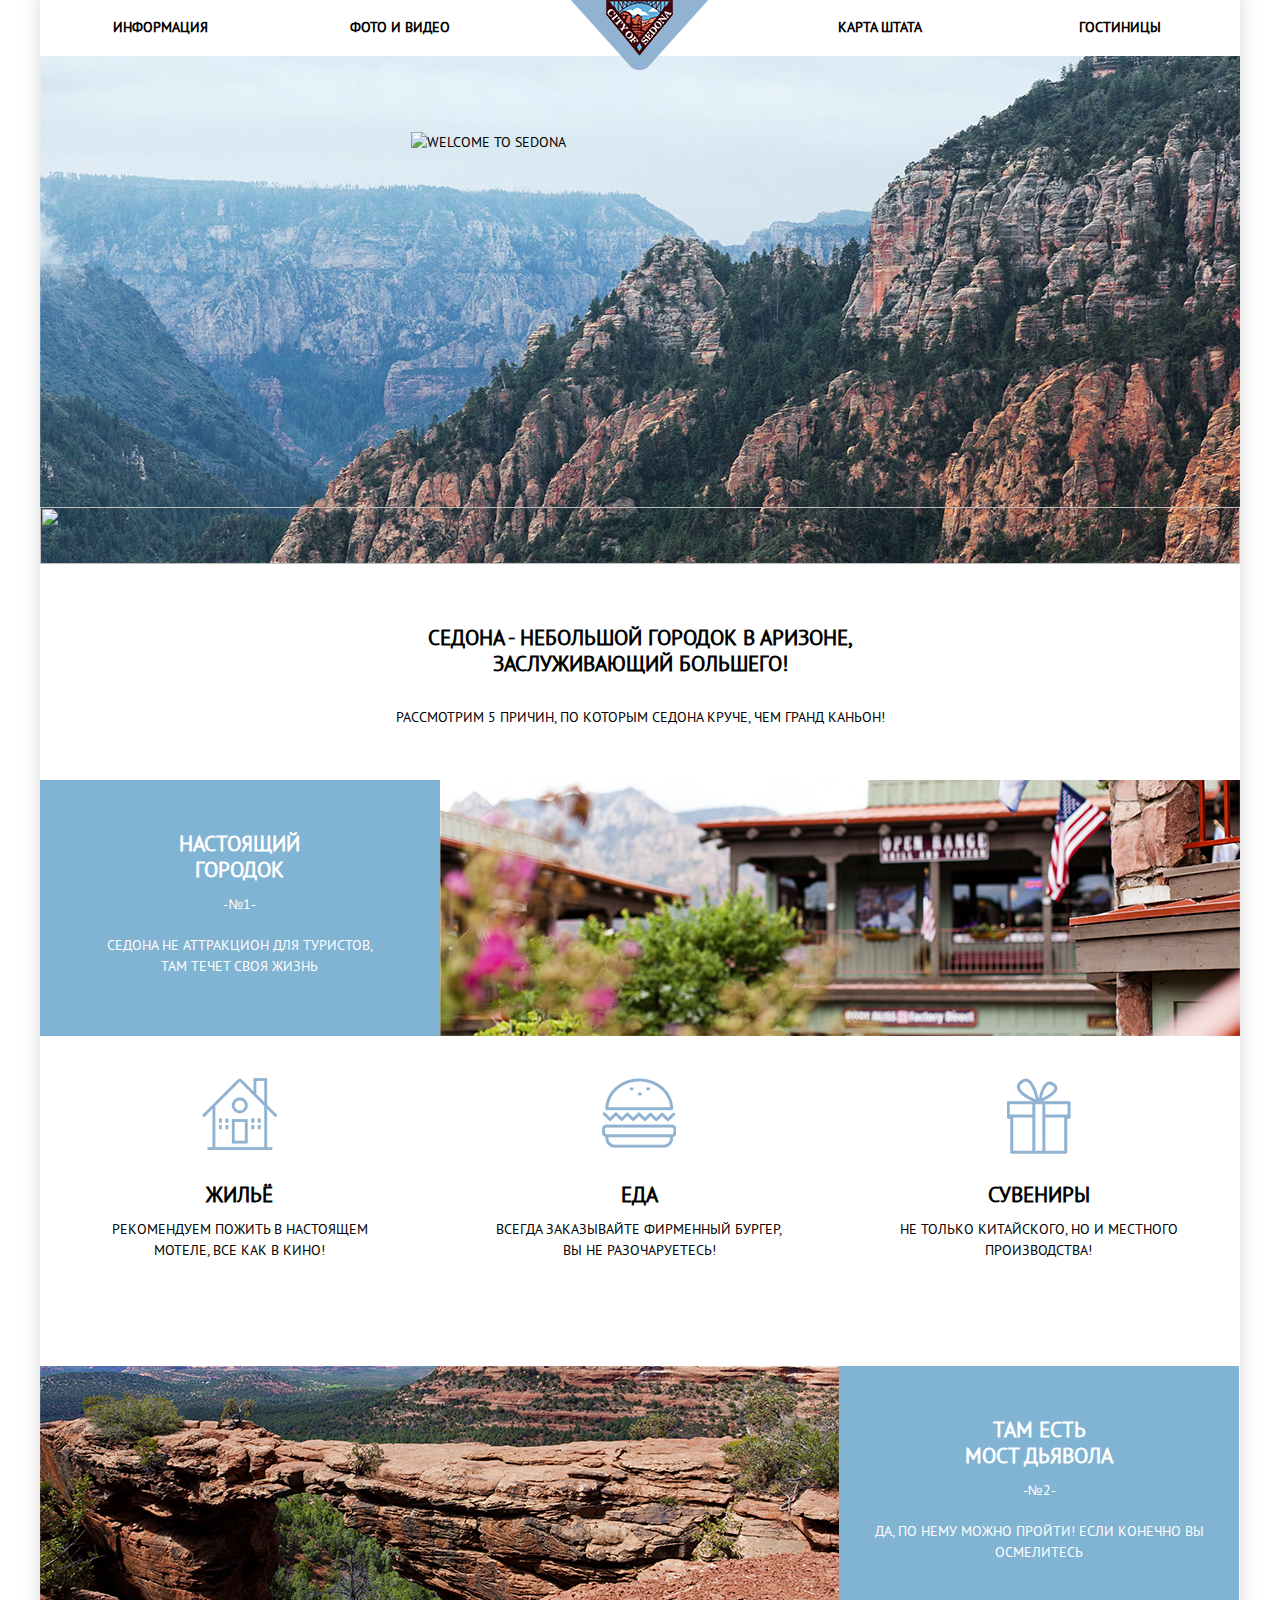
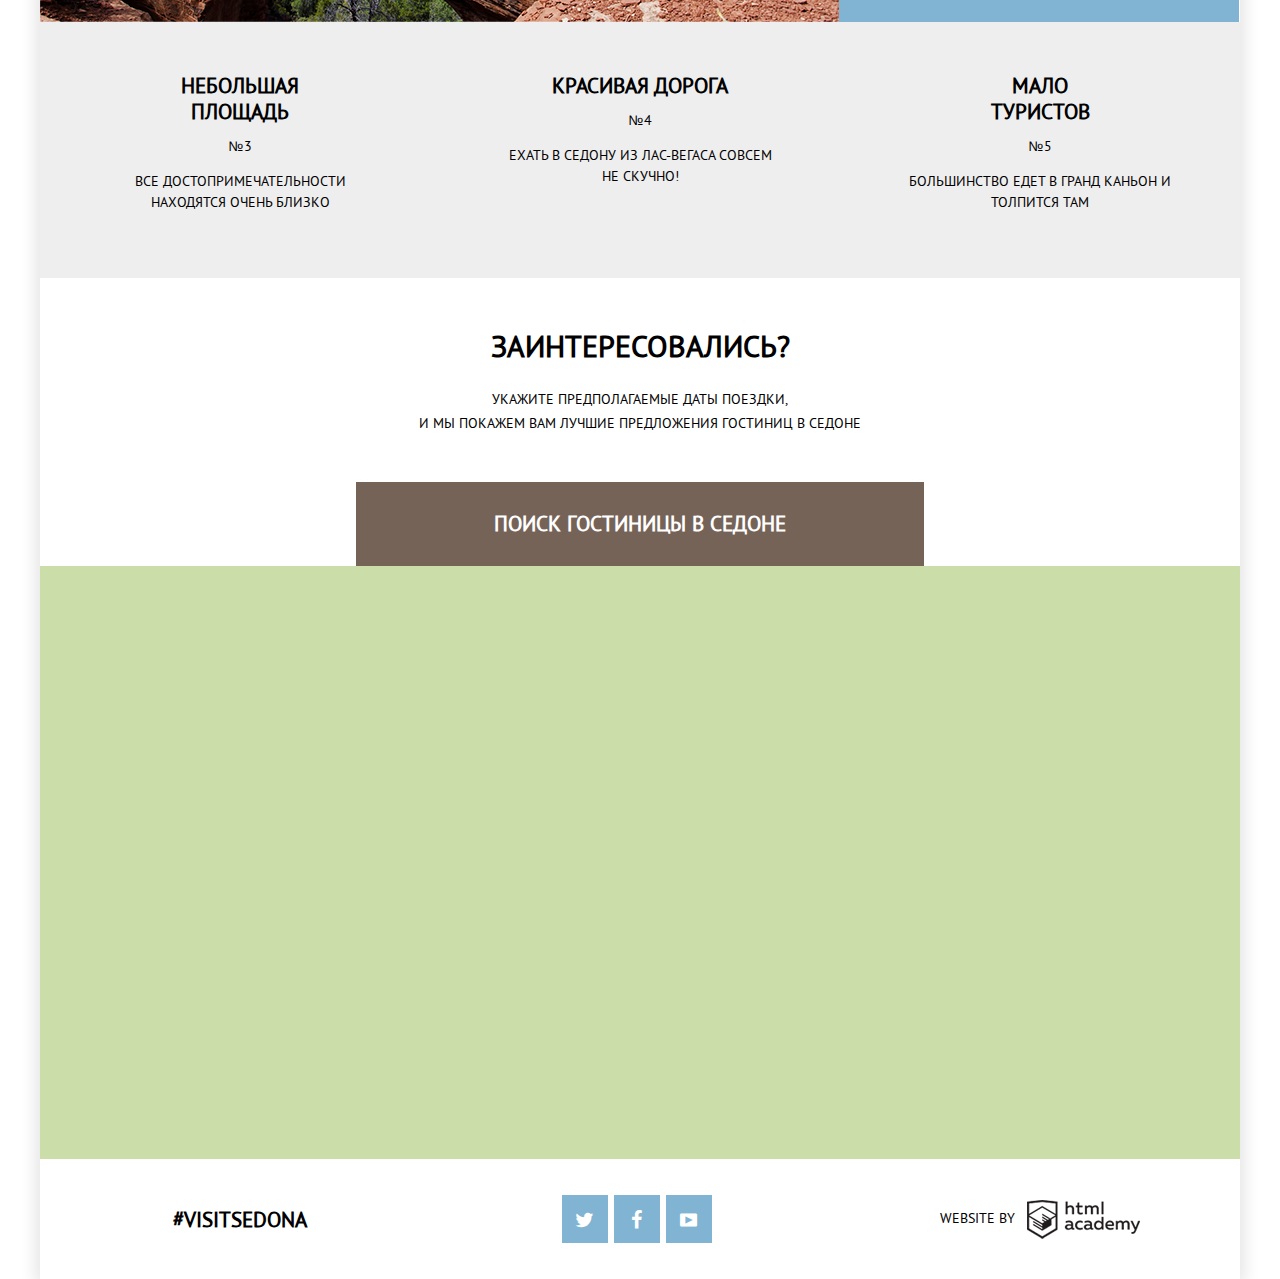
==== index.html @ a64052c8 "Add files via upload" ====
﻿<!DOCTYPE html>
<html lang="ru">
  <head>
    <meta charset="utf-8">
	<title>Sedona</title>
	<link rel="stylesheet" href="css/style.css">
	
  </head>
  <body>
    
	<div class="container">
	  <header class="header">
	    <nav>
          <figure class="logo">
            <a href="index.html">
              <img src="img/logo.png" alt="logo" width="138" height="70">
			</a>
		  </figure>	
		  <ul class="menu">
		    <li class="active"><a href="#" class "menu_link">Информация</a></li>
			<li class="menu_item"><a href="#" class "menu_link">Фото и видео</a></li>
			<li class="menu_item"><a href="#" class "menu_link">Карта штата</a></li>
			<li class="menu_item"><a href="hotel.html" >Гостиницы</a></li>
		  </ul>
		</nav> 
   	  </header>	
	  
	  <section class="welcome">
	    <img class="welcome-title" src="img/welcome.png" alt="Welcome to sedona" width="458" height="352">
		<img class="welcome-block-bottom" src="img/shape.png" width="1200" height="57">
	  </section>
	  
	  <section class="reasons">
	   
 	    <header class="reasons_header">
		  <h1 class="reasons_title">Седона - небольшой городок в аризоне,<br> заслуживающий большего!</h1>
		  <p class="reasons_desc">Рассмотрим 5 причин, по которым Седона круче, чем гранд каньон!</p>
		</header>  
		
		<!--1-->
		<div class="reasons_row">
		  <div class="reason_blue">
		    <h2 class="reason_title">Настоящий <br> городок</h2>
			<div class="reason_number">-№1-</div>
			<p class="reason_text">Седона не аттракцион для туристов,<br> там течет своя жизнь</p>
		  </div>

          <div class="reason-picture">
  		    <img src="img/pict.png" alt="nature" width="800" height="256">
		  </div>
		</div>
		 
		<!--2--> 
		<div class="reasons_row">
		  <div class="reason_next">
		    <div class="advantages_img">
			   <img src="img/home.png" alt="Жилье">
			</div>
			<h2 class="reason_title_advantages">Жильё</h2>
			<p class="reason_text">Рекомендуем пожить в настоящем мотеле, все как в кино!</p>
	      </div>
			
		  <div class="reason_next">
		    <div class="advantages_img">
			   <img src="img/burger.png" alt="Вкусная еда">
			</div>
		    <h2 class="reason_title_advantages">Еда</h2>
			<p class="reason_text">Всегда заказывайте фирменный бургер, вы не разочаруетесь!</p>
		  </div>
			
		  <div class="reason_next">
		    <div class="advantages_img">
			   <img src="img/gift.png" alt="Сувениры">
			</div>
			<h2 class="reason_title_advantages">Сувениры</h2>
			<p class="reason_text">Не только китайского, но и местного производства!</p>
		  </div>
		</div>
			
		<!--3-->
        <div class="reasons_row">
		  <div class="reason-picture">
		    <img src="img/pict2.png" alt="nature" width="800" height="256">
		  </div>
		  
		  <div class="reason reason_blue">
		    <h2 class="reason_title">Там есть <br> Мост дьявола</h2>
			<div class="reason_number">-№2-</div>
			<p class="reason_text">Да, по нему можно пройти! Если конечно вы осмелитесь</p>
		  </div>
		</div>
		
		<!--4-->
		<div class="reasons_row">
		  <div class="reason reason_gray">
			<h2 class="reason_title">Небольшая площадь</h2>
			<div class="reason_number">№3</div>
			<p class="reason_text">Все достопримечательности <br> находятся очень близко</p>
		  </div>
		  
		  <div class="reason reason_gray">
			<h2 class="reason_title">Красивая дорога</h2>
			<div class="reason_number">№4</div>
			<p class="reason_text">Ехать в Седону из лас-вегаса совсем<br> не скучно!</p>
		  </div>
		  
		  <div class="reason reason_gray">
			<h2 class="reason_title">Мало <br> туристов</h2>
			<div class="reason_number">№5</div>
			<p class="reason_text">Большинство едет в гранд каньон и <br> толпится там</p>
		  </div>
		</div>
	  </section>
	  
	  <!--form-->
      <div class="search">
				<h2 class="search-title">Заинтересовались?</h2>
				<p>Укажите предполагаемые даты поездки,<br>и мы покажем Вам лучшие предложения гостиниц в Седоне</p>
				<a href="#" class="search-btn">Поиск гостиницы в Седоне</a>
	  </div>
          <div class="map">
				<div class="map-canvas">
					<iframe src="https://www.google.com/maps/embed?pb=!1m18!1m12!1m3!1d591938.158762296!2d-111.94959381352574!3d34.95592605864562!2m3!1f0!2f0!3f0!3m2!1i1024!2i768!4f13.1!3m3!1m2!1s0x872da132f942b00d%3A0x5548c523fa6c8efd!2sSedona%2C+AZ%2C+USA!5e0!3m2!1sen!2sru!4v1446837046152" allowfullscreen></iframe>
				</div>

				<div class="form">
					<form class="form-booking-find" action="/echo" method="POST">

						<div class="input-line">
							<label for="ch1">Дата заезда: <i class="icon-calendar"></i></label>
							<input class="booking-calendar" name="checkin" type="text" placeholder="24 апреля 2014" id="ch1"/>
						</div>

						<div class="input-line">
							<label for="ch2">Дата выезда: <i class="icon-calendar"></i></label>
							<input class="booking-calendar" name="checkout" type="text" placeholder="4 июля 2014" id="ch2"/>
						</div>

						<div class="input-line">
							<div class="input-line-adults">
								<label for="ch3">Взрослые:</label>
								<div class="booking-calendar-minus-plus">
									<button class="btn-grey icon-minus" type="button"></button>
									<input class="booking-calendar-select" name="adults" type="text" value="2" id="ch3"/>
									<button class="btn-grey icon-plus" type="button"></button>
								</div>
							</div>

							<label for="ch4">Дети:</label>
							<div class="booking-calendar-minus-plus">
								<button class="btn-grey icon-minus" type="button"></button>
								<input class="booking-calendar-select" name="children" type="text" value="0" id="ch4"/>
								<button class="btn-grey icon-plus" type="button"></button>
							</div>
					    </div>

						<button class="form-btn-blue btn-blue" type="submit">Найти</button>
					</form>
				</div>

				
		  </div>
			
			
		<!-- Footer -->
      <footer>
        <div class="tag-item">
          <a href="#">#visitsedona</a>
        </div>
        <div class="social">
          <a href="#" class="social-btn tw"><span class="icon-twitter"></span></a>
          <a href="#" class="social-btn fb"><span class="icon-facebook"></span></a>
          <a href="https://youtube.com/" class="social-btn yt"><span class="icon-youtube"></span></a>
        </div>
        <div class="developer-item">
          <span>Website by</span>
		  <a href="https://htmlacademy.ru/"></a>
        </div>
      </footer>
    </div> 
	<!-- container closure -->

  <script src="js/search.js"></script>

  </body>
 </html>
---- css/style.css ----
/*html, body, div, span, object, iframe,
h1, h2, h3, h4, h5, h6, p, blockquote, pre,
abbr, address, cite, code,
del, dfn, em, img, ins, kbd, q, samp,
small, strong, sub, sup, var,
b, i,
dl, dt, dd, ol, ul, li,
fieldset, form, label, legend,
table, caption, tbody, tfoot, thead, tr, th, td,
article, aside, canvas, details, figcaption, figure,
footer, hgroup, menu, section, summary,
time, mark, audio, video, main, nav, header {
  margin:0;
  padding:0;
  border:0;
  outline:0;
  font-size:100%;
  vertical-align:baseline;
  background:transparent;
}
input:focus,
textarea:focus {
  outline: none;
}

article,aside,details,figcaption,figure,
footer,header,hgroup,menu,nav,section {
  display:block;
}
*/


@font-face {
  font-weight: normal;
  font-family: "symbols-sedona";
  font-style: normal;
  src: url("../fonts/symbols-sedona.woff") format("woff"),
       url("../fonts/symbols-sedona.woff2") format("woff2");
}


@font-face {
  font-weight: normal;
  font-family: "PT Sans";
  font-style: normal;
  src: url("../fonts/ptsans.woff") format("woff"),
       url("../fonts/ptsans.woff2") format("woff2"),
	   url("../fonts/ptsansbold.woff") format("woff"),
       url("../fonts/ptsansbold.woff2") format("woff2");
	   
}

 
.icon-facebook:before {
  content: "\66";
}

/* 'f' */

.icon-twitter:before {
  content: "\74";
}

/* 't' */

.icon-up-dir:before {
  content: "\25b2";
}

/* '▲' */

.icon-down-dir:before {
  content: "\25bc";
}

/* '▼' */

.icon-star:before {
  content: "\2605";
}

/* '★' */

.icon-check-off:before {
  content: "\2610";
}

/* '☐' */

.icon-check-on:before {
  content: "\2611";
}

/* '☑' */

.icon-calendar:before {
  content: "\e800";
}

/* '' */

.icon-plus:before {
  content: "\e801";
}

/* '' */

.icon-minus:before {
  content: "\e802";
}

/* '' */

.icon-youtube:before {
  content: "\f39e";
}

/* '' */


html {
 font-size: 100%;
  font-family: sans-serif; /* 1 */
  -ms-text-size-adjust: 100%; /* 2 */
  -webkit-text-size-adjust: 100%; /* 2 */
}


body {
  text-transform: uppercase;
  color: #000000;
  font-family: "PT Sans", "Arial", sans-serif;
  font-size: 14px;
  font-weight: normal;
  line-height: 21px;
  margin:0;
}

.container {
    position: relative;
    width: 1200px;
    margin-right: auto;
    margin-left: auto;
    box-shadow: 0px 0px 15px 5px rgba(0, 1, 1, 0.1);

}


/* HEADER */
header {
    position:relative;
	margin:0;
}

header ul {
    display:flex;
    margin:0;
    padding-top: 13px;
    padding-bottom: 17px;
    line-height: 26px;
}
ul{
	padding:0;
	list-style:none;
	
}
/*.menu{
	padding:0;
	font-size:0;
}


.menu li:nth-child(1){
	padding-left:72px;
}
.menu li{
	box-sizing: border-box;
	width:240px;
	list-style:none;
}
*/

.menu {
  padding: 0;
  font-size: 0;
}

.menu li {
  display: inline-block;
  vertical-align: top;
  padding-top: 14px;
  padding-bottom: 16px;
  width: 20%;
}
.menu li:nth-child(2) {
    margin-right: 240px;
    text-align: center;
}

.menu li a:link,
.menu li a:visited,
.menu li a:hover,
.menu li a:active {
  display: block;
  text-align: center;
  font-size: 14px;
  line-height: 26px;
  font-weight: bold;
  color: #000;
  text-decoration: none;
  outline: none;
}

.menu li a:hover { color: #a8c9df; }
.menu .active a:active { color: rgba(96,78,67,0.3); }


.logo {
  position: absolute;
  width: 100%;
  left: 50%;
  top: 0;
  margin:0;
  margin-left: -69px;
  margin-right: auto;
  width: 138px;
  height: 70px;
}
/* WELCOME */

.welcome{
	display:flex;
	background-image: url(../img/background_photo.jpg);
	background-position-x: 50%;
    background-position-y: -60px;
    /* background-size: initial;
    background-repeat-x: no-repeat;
    background-repeat-y: no-repeat;
    background-attachment: initial;
    background-origin: initial;
    background-clip: initial;  ??? */ 
    flex-direction: column;
	align-items: center; 
	}

.welcome-title {
    margin-top: 76px;
    margin-bottom: 23px;
    width: 458px;
}


h1 {
    color: #000000;
    font-family: "PT Sans", sans-serif;
    font-size: 21px;
    font-weight: bold;
    line-height: 26px;
}
.reasons_header{
    width: 1200px;
    padding: 50px 0;
	text-align:center;

}
.reasons_header h1 {
	margin-top: 11px;
    margin-bottom: 27px;
}
.reasons_desc {
    line-height: 26px;
    margin-bottom: 0px;
}

/* REASONS */

.reason_blue{
   color: #ffffff;
   background-color: #81b3d2;
   text-align:center;
   float:left;
   width: 33.33333%;
	height: 256px;
   
}
.reason-picture{
	float: right;
	width: 66.6%;
 	height: 256px;
}
.reason_title{
	width: 200px;
    font-size: 21px;
    line-height: 26px;
    margin: 0 auto;
    margin-top: 2.45em;
    margin-bottom: 0.5em;
}
.reasons_row {
    content: "";
    display: flex;
    clear: both;
	font-size:100%;
}

.reason_blue p{
    margin-bottom: 0;
	margin-top: 20px;
}

.reason_next {
    box-sizing: border-box;
    width: 33.3%;
    min-height: 330px;
    padding: 0 4%;
	float:left;
	text-align: center;
	
}

.advantages_img {
    display: inline-block;
    width: 100px;
    min-height: 100px;
    margin-top: 42px;
    margin-bottom: 6px;
}

.reason_title_advantages {
    color: #000000;
    font-size: 21px;
    font-weight: bolder;
    margin-top: 0px;
    margin-bottom: 10px;
}

.reason_gray {
	background-color:#eeeeee;
	width: 400px;
	min-height: 256px;
    text-align: center;
}

/* Form */
.search {
  width: 568px;
  margin: 0 auto;
  line-height: 24px;
  text-align: center;
  background-color: white;
}

.search h2 {
  margin: 0;
  margin-top: 56px;
  margin-bottom: 29px;
  padding: 0;
  font-weight: bold;
  font-size: 30px;
  line-height: 24px;
  color: #000000;
}

.search a {
  display: block;
  width: 568px;
  margin-top: 47px;
  margin-right: auto;
  margin-left: auto;
  padding-top: 30px;
  padding-bottom: 30px;
  font-weight: bold;
  font-size: 21px;
  color: white;
  text-decoration: none;
  background-color: #766357;
}

.search a:hover {
  background-color: #604e43;
}

.search a:active {
  color: rgba(0, 0, 0, 0.3);
  background-color: #503e33;
}
.map {
  position: relative;
  height: 593px;
}

.map-canvas {
  height: 593px;
  background: #cbdda9 url("../img/map.jpg") no-repeat;
  background-size: cover;
  background-position: center 0px;
}

.map-canvas iframe {
  width: 100%;
  height: 593px;
  border: 0;
  background-size: cover;
  background-position: center 0px;
}

.form {
  position: absolute;
  top: 0;
  left: 50%;
  display: none;
  width: 458px;
  padding: 55px;
  font-weight: bold;
  font-size: 14px;
  text-align: right;
  color: black;
  background: white;
  box-shadow: 0px 0px 15px 7px rgba(0, 1, 1, 0.15);
  -webkit-transform: translateX(-50%);
      -ms-transform: translateX(-50%);
          transform: translateX(-50%);
}

.form-show {
  display: block;
  -webkit-animation: form_opacity 0.6s;
  animation: form_opacity 0.6s;
}

@keyframes form_opacity {
  0% {
    opacity: 0;
  }
  100% {
    opacity: 1;
  }
}

@keyframes shake {
  0%, 100% {
    transform: translateX(0);
  }
  10%, 30%, 50%, 70%, 90% {
    transform: translateX(-10px);
  }
  20%, 40%, 60%, 80% {
    transform: translateX(10px);
  }
}

input.booking-calendar[type="text"] {
  width: 281px;
  margin-bottom: 20px;
  margin-left: 20px;
  padding: 4px 15px;
  padding-right: 40px;
  font-weight: bold;
  font-size: 14px;
  line-height: 26px;
  font-family: "PT Sans", "Arial", sans-serif;
  color: black;
  text-transform: uppercase;
  background: #f2f2f2;
  border: 2px solid #f2f2f2;
  outline: none;
}

.icon-calendar {
  position: absolute;
  left: 480px;
  margin: 0;
  margin-top: 5px;
  padding: 0;
  font-size: 20px;
  color: #c2c2c2;
}

.icon-calendar:hover {
  color: black;
}

.icon-calendar:active {
  color: #81b3d2;
}

.input-line {
  margin-bottom: 10px;
}

.booking-calendar-minus-plus {
  display: inline-block;
  margin-left: 27px;
  vertical-align: middle;
  background: #f2f2f2;
}

.input-line-adults {
  display: inline-block;
  padding-right: 38px;
}

.input-line-adults .booking-calendar-minus-plus {
  margin-left: 39px;
}

.form .btn-grey {
  width: 38px;
  height: 38px;
  font-weight: normal;
  font-size: 14px;
  vertical-align: middle;
  text-align: center;
  color: #a9a9a9;
  background: #f2f2f2;
  border: none;
  outline: none;
  cursor: pointer;
}

.form .btn-grey:hover {
  color: black;
}

.form .btn-grey:active {
  color: #81b3d2;
}

input.booking-calendar-select[type="text"] {
  width: 26px;
  padding: 5px 1px;
  font-weight: bold;
  font-size: 14px;
  line-height: 26px;
  font-family: "PT Sans", "Arial", sans-serif;
  vertical-align: middle;
  text-align: center;
  color: black;
  text-transform: uppercase;
  background: #f2f2f2;
  border: 2px solid #f2f2f2;
  outline: none;
}

input.booking-calendar:focus, input.booking-calendar-select:focus,
input.booking-calendar:focus:hover, input.booking-calendar-select:focus:hover {
  background: white;
  border: 2px solid #e5e5e5;
}

input.booking-calendar:hover,
input.booking-calendar-select:hover {
  background: #ebebeb;
  border: 2px solid #ebebeb;
}

.form-btn-blue {
  display: block;
  margin-top: 54px;
  padding: 15px 196px;
  font-weight: bold;
  font-size: 21px;
  text-align: center;
  text-transform: uppercase;
  border: none;
  outline: none;
  cursor: pointer;
 }
 
 .btn-blue {
  color: white;
  background-color: #81b3d2;
}

.btn-blue:hover {
  color: white;
  background-color: #669ec0;
}

.btn-blue:active {
  color: rgba(255, 255, 255, 0.3);
  background-color: #5496bd;
}

/* обрыв */

/* hotel */
.selection-block {
    box-sizing: border-box;
    min-height: 215px;
    color: #ffffff;
    background: #5d7284;
    background-repeat: no-repeat;
    background-position: center;
	background-image: url(../img/back.png);
	background-size:cover;
	display: flex;
    width: 1200px;
	text-align:left;
}

.selection-form {
    display: -webkit-box;
    display: -webkit-flex;
    display: -ms-flexbox;
    display: flex;
    padding: 0 72px;
    padding-top: 26px;
    padding-bottom: 7px;
    width: 1056px;
}
.selection-form input[type="checkbox"] {
    display: none;
}
.selection-form input[type="checkbox"] + label {
    display: block;
    padding-left: 40px;
    position: relative;
    cursor: pointer;
}
.selection-form input[type="checkbox"] + label::before {
    content: "\2610";
    position: absolute;
    top: 0;
    left: 0;
    width: 10px;
    height: 10px;
    font-family: "symbols-sedona";
    font-size: 26px;
}
.selection-form input[type="checkbox"]:disabled + label::before {
    color: #6a6a6a;
}
.selection-form input[type="checkbox"]:checked + label::before {
    content: "\2611";
}
.selection-form input[type="checkbox"]:checked:disabled + label::before {
    color: #6a6a6a;
}
.infrasrtrucure-item {
    width: 256px;
}
.infrasrtrucure-item h2,
.housetype-item h2 {
    font-size: 16px;
    font-weight: bold;
    margin-top: 0px;
    margin-bottom: 25px;
}
.infrasrtrucure-item label,
.housetype-item label {
    line-height: 21px;
    font-size: 14px;
    font-weight: normal;
    margin-bottom: 25px;
}
.housetype-item {
    width: 274px;
}
.cost-filter {
    position: relative;
    box-sizing: border-box;
    width: 528px;
    padding-left: 200px;
}
.cost-filter-title {
    margin-bottom: 11px;
    font-size: 16px;
    font-weight: bold;
}
.cost-control {
    position: relative;
    margin-bottom: 20px;
    margin-left: 10px;
    border: 2px solid #ffffff;
    border-radius: 2px;
    height: 32px;
}
.cost-control::after {
    position: absolute;
    top: 5px;
    left: 50%;
    height: 22px;
    content: "";
    border: 1px solid #ffffff;
}
.cost-control label {
    display: inline-block;
    vertical-align: middle;
    height: 34px;
    width: 90px;
    cursor: pointer;
}
.cost-control .cost-from {
    padding-left: 64px;
}
.cost-control .cost-to {
    padding-left: 57px;
}
.cost-control input {
    width: 50px;
    color: inherit;
    font: inherit;
    border: none;
    background: none;
    line-height: 32px;
}
.cost-range {
    position: relative;
}
.cost-range .scale {
    height: 2px;
    margin-left: 10px;
    background: rgba(255, 255, 255, 0.3);
}
.cost-range .bar {
    width: 80%;
    height: 2px;
    background: #ffffff;
}
.range-toggle {
    position: absolute;
    top: -9px;
    left: 10px;
    width: 4px;
    height: 4px;
    cursor: pointer;
    border: 8px solid #ffffff;
    border-radius: 50%;
    background: #ababab;
    box-shadow: 0 2px 1px 0 rgba(0, 1, 1, 0.2);
}
.range-toggle:hover {
    background: #1c4f80;
}
.range-toggle-max {
    left: 80%;
}
.selection-form button {
    position: absolute;
    right: 95px;
    bottom: 26px;
    padding: 6px 35px;
    text-transform: uppercase;
    color: #ffffff;
    border: 2px solid #ffffff;
    background: none;
    font-size: 14px;
    line-height: 20px;
}
.selection-form button:hover {
    background: #ffffff;
    color: #000000;
}

.sorting-block{
	padding: 29px 6%;
    border-bottom: 2px solid #e5e5e5;
}
.sorting-sum{
    width: 135px;
    font-weight: 700;
    font-size: 21px;
    float: left;
    margin-right: 32px;
}
.sorting-range{
	float: left;
    margin-right: 32px;
}

.sorting-block:after {
	content: "";
    display: table;
    clear: both;
}

.sorting-range ul{
	margin: 0;
    padding: 8px 0 0;
    list-style: none;
    font-size: 0;
}
.sorting-range li{
	display: inline-block;
    margin-right: 32px;
    font-size: 12px;
    vertical-align: top;
}
.sorting-range a {
    padding-right: 1px;
    padding-left: 1px;
    color: rgba(0,0,0,.3);
    text-decoration: none;
    border-bottom: 1px dashed #81b3d2;
}
.search-active a:hover,
.sorting-range a:hover{
	color: #81b3d2;
    border-bottom: 1px dashed #81b3d2;	
}
.sorting-range a:active{
    color: black;
    border-bottom: none;
}

.search-active a{
    color: #81b3d2;
    border-bottom: none;
}

.search-arrow{
	position: relative;
    top: 3px;
    margin-right: -8px;
    font-size: 0;
    text-align: right;
	float:right;
}
.icon-up-dir{
	color: #ccc;
    text-decoration: none;
	font-size: 20px;
}
.icon-up-dir:hover{
	color:black;
}
.icon-down-dir-active{
	color: #81b3d2;
    text-decoration: none;
	font-size: 20px;
}    

[class^="icon-"]:before, [class*=" icon-"]:before {
    display: inline-block;
    width: 1em;
    margin-right: .2em;
    margin-left: .2em;
    font-weight: 400;
    line-height: 1em;
    font-family: "symbols-sedona";
    text-align: center;
    text-transform: none;
    text-decoration: inherit;
    font-style: normal;
    font-variant: normal;
    speak: none;
}


.results-block {
    background: #fefefe;
    -webkit-box-orient: vertical;
    -webkit-box-direction: normal;
    -webkit-flex-direction: column;
    -ms-flex-direction: column;
    flex-direction: column;
}
.result-item {
    display: -webkit-box;
    display: -webkit-flex;
    display: -ms-flexbox;
    display: flex;
    padding: 25px 72px;
    border-bottom: 1px solid #e5e5e5;
    -webkit-box-align: center;
    -webkit-align-items: center;
    -ms-flex-align: center;
    align-items: center;
}
.result-image {
    width: 165px;
    height: 90px;
}
.result-description {

    display: flex;
    width: 781px;
    min-height: 100px;
    flex-wrap: wrap;
    align-content: flex-start;
}
.result-description-header {
    min-width: 750px;
    margin-top: 0px;
    margin-bottom: 5px;
	text-align:left;
}
.result-description-header a {
    font-size: 21px;
    font-weight: bold;
}
.result-description-header a:hover {
    color: #81b3d2;
}
.result-description-header a:active {
    color: #b2b2b2;
}
.result-description a {
    text-decoration: none;
    color: #000000;
}
.details-item a {
    display: block;
    margin-top: 16px;
    padding: 3px 17px;
    color: #ffffff;
    background-color: #81b3d2;
    font-size: 14px;
    font-weight: bold;

}
.details-item a:hover {
    background-color: #669ec0;
}
.details-item a:active {
    background-color: #5496bd;
    color: #88b6d1;
}
.reserve-item a {
    display: block;
    margin-top: 16px;
    padding: 3px 17px;
    color: #ffffff;
    background-color: #766357;
    font-size: 14px;
    font-weight: bold;
}
.reserve-item a:hover {
    background-color: #604e43;
}
.reserve-item a:active {
    background-color: #503e33;
    color: #857871;
}
.details-item {
    margin-right: 6px;
	text-align:left;
}
.rating-item {
    
    display: flex;
    flex-direction: column;
    height: 97px;
    width: 110px;
    text-align: right;
    justify-content: space-between;
}
.rating-item .rating-stars {
    color: #81b3d2;
    font-size: 19px;
    line-height: 21px;
}
.rating-stars .icon-star::before {
    margin-right: 0;
}
.rating-item .rating-sum {
    padding-top: 5px;
    padding-bottom: 5px;
    color: #666666;
    background-color: #f2f2f2;
    text-align: center;
}



/* Футер */
footer {
    padding: 36px 0;
    font-size: 0;
   }
   
   
.footer-index {
    position: absolute;
    z-index: 2;
    bottom: 0;
    background: rgba(255, 255, 255, 0.9);
}

.tag-item, .social{
	display: inline-block;
	width:33.3333%;
	text-align: center;
}

.tag-item a {
    font-size: 21px;
    font-weight: bold;
    text-decoration: none;
    color: #000000;
	vertical-align: middle;
}

.social a {
    content: "";
	width:42px;
	height:18px;
    background: #81b3d2;
    text-decoration: none;
    font-size: 20px;
    line-height: 20px;
    color: #ffffff;
    padding: 15px 2px;
    margin-right: 6px;
	display:inline-block;
	vertical-align: middle;
}


.social a:hover {
    background: #669ec0;
}
.social a:active {
    background: #5496bd;
    color: #88b6d1;
}
.developer-item, .developer-item a {
    display: inline-block;
    font-size: 14px;
    vertical-align: middle;
    text-align: center;
}
.developer-item {
	width: 33.3333333%;
    color: #000;
    text-decoration: none;
}
	

.developer-item a {
    width: 113px;
    height: 39px;
    margin-left: 8px;
    background: url(../img/logotype.png) no-repeat;
}
.developer-item a:hover {
	background: url("../img/logotype1.png") no-repeat;

}
.developer-item a:active {
  background: url("../img/logotype.png") no-repeat;
  opacity: 0.3;
}
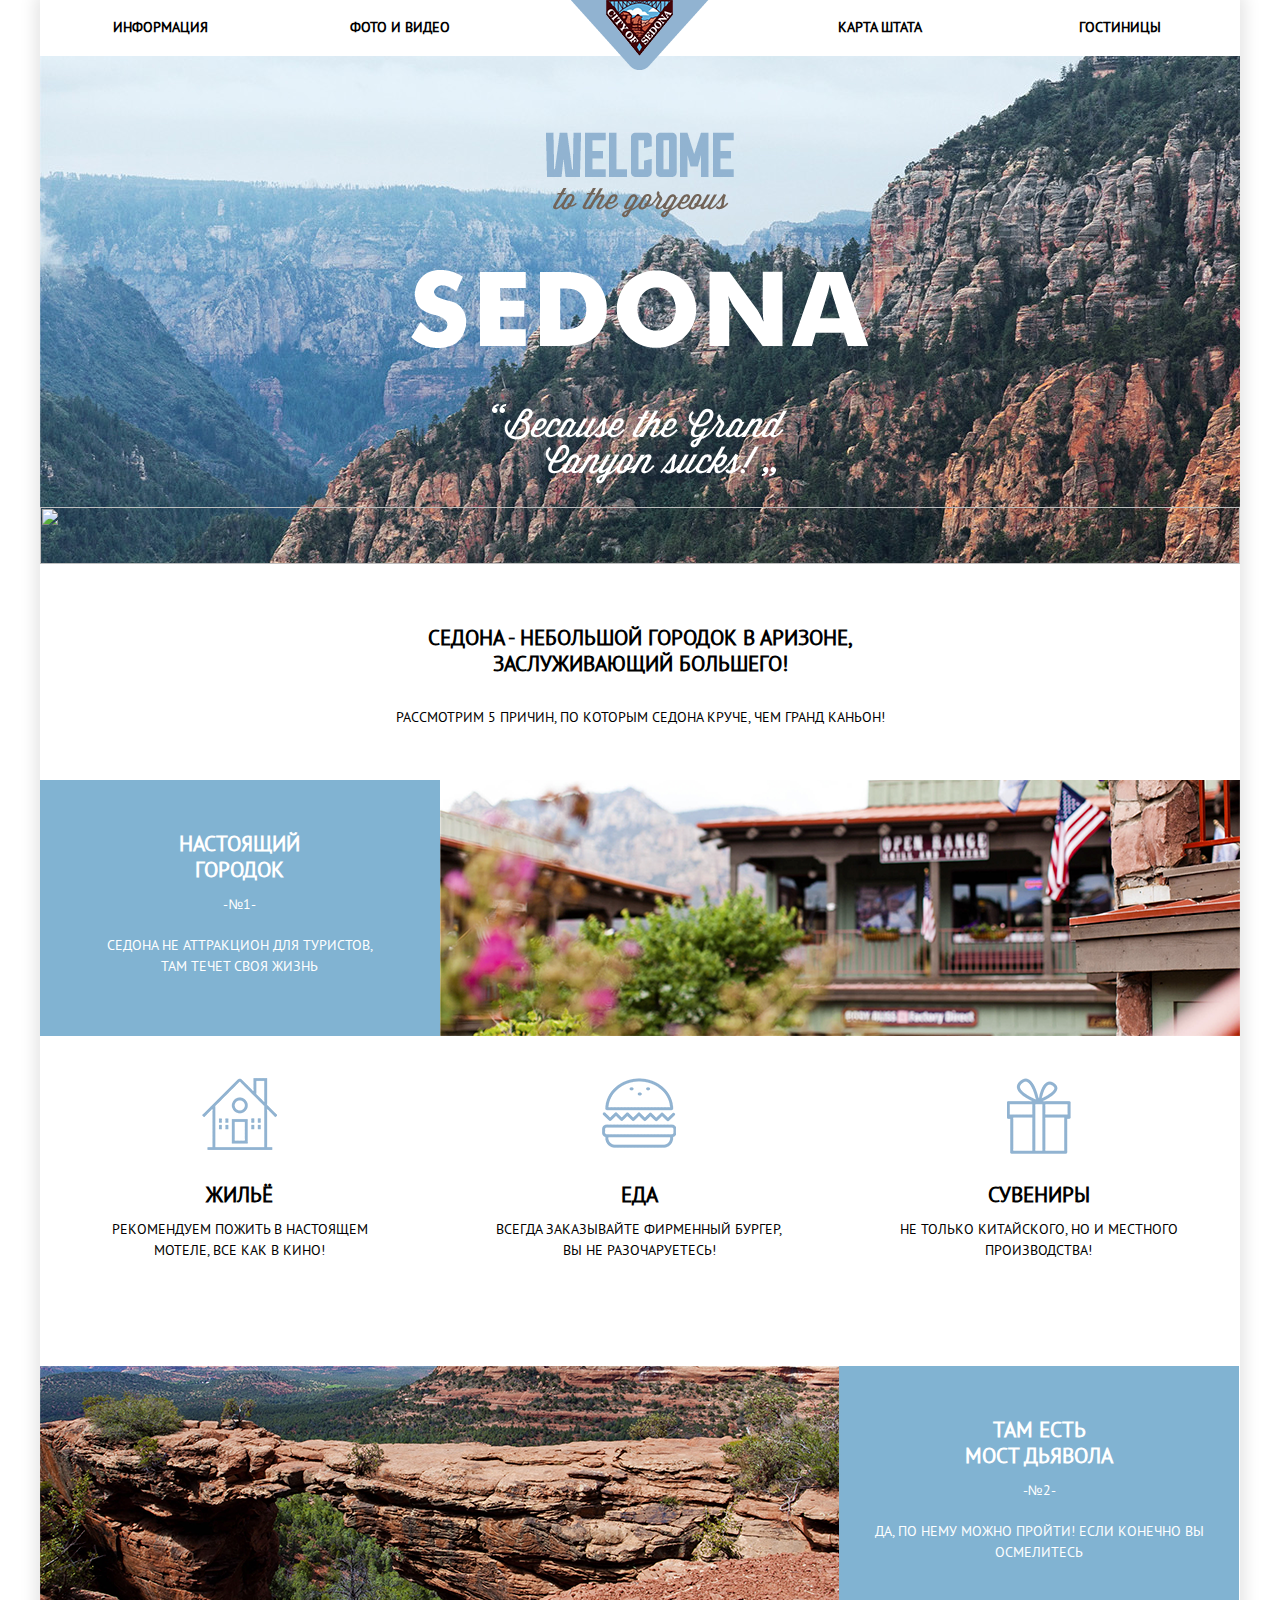
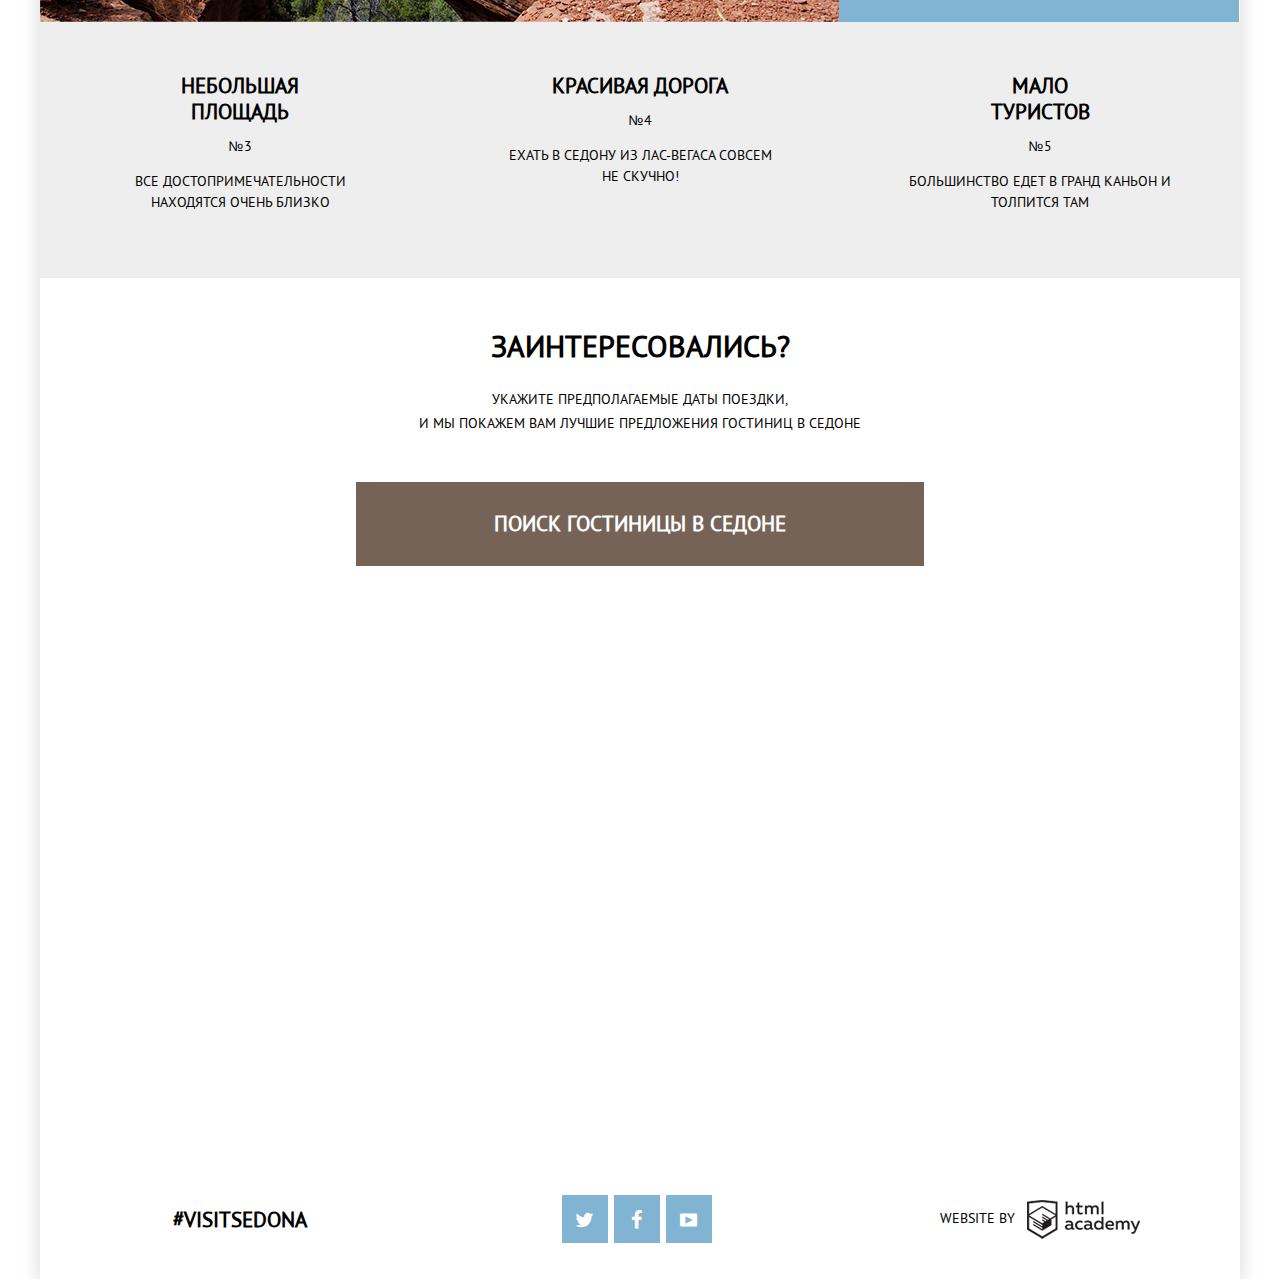
==== commit becb8422: "Update index.html" ====
--- a/index.html
+++ b/index.html
@@ -26,7 +26,7 @@
    	  </header>	
 	  
 	  <section class="welcome">
-	    <img class="welcome-title" src="img/welcome.png" alt="Welcome to sedona" width="458" height="352">
+	    <img class="welcome-title" src="img/Welcome.png" alt="Welcome to sedona" width="458" height="352">
 		<img class="welcome-block-bottom" src="img/shape.png" width="1200" height="57">
 	  </section>
 	  
@@ -114,52 +114,51 @@
 	  
 	  <!--form-->
       <div class="search">
-				<h2 class="search-title">Заинтересовались?</h2>
-				<p>Укажите предполагаемые даты поездки,<br>и мы покажем Вам лучшие предложения гостиниц в Седоне</p>
-				<a href="#" class="search-btn">Поиск гостиницы в Седоне</a>
+		<h2 class="search-title">Заинтересовались?</h2>
+		<p>Укажите предполагаемые даты поездки,<br>и мы покажем Вам лучшие предложения гостиниц в Седоне</p>
+		<a href="#" class="search-btn">Поиск гостиницы в Седоне</a>
 	  </div>
-          <div class="map">
-				<div class="map-canvas">
-					<iframe src="https://www.google.com/maps/embed?pb=!1m18!1m12!1m3!1d591938.158762296!2d-111.94959381352574!3d34.95592605864562!2m3!1f0!2f0!3f0!3m2!1i1024!2i768!4f13.1!3m3!1m2!1s0x872da132f942b00d%3A0x5548c523fa6c8efd!2sSedona%2C+AZ%2C+USA!5e0!3m2!1sen!2sru!4v1446837046152" allowfullscreen></iframe>
+      <div class="map">
+		<div class="map-canvas">
+		  <iframe src="https://www.google.com/maps/embed?pb=!1m18!1m12!1m3!1d591938.158762296!2d-111.94959381352574!3d34.95592605864562!2m3!1f0!2f0!3f0!3m2!1i1024!2i768!4f13.1!3m3!1m2!1s0x872da132f942b00d%3A0x5548c523fa6c8efd!2sSedona%2C+AZ%2C+USA!5e0!3m2!1sen!2sru!4v1446837046152" allowfullscreen></iframe>
+		</div>
+
+		<div class="form">
+		  <form class="form-booking-find" action="/echo" method="POST">
+			<div class="input-line">
+			  <label for="ch1">Дата заезда: <i class="icon-calendar"></i></label>
+				<input class="booking-calendar" name="checkin" type="text" placeholder="24 апреля 2014" id="ch1"/>
+			</div>
+
+				<div class="input-line">
+				  <label for="ch2">Дата выезда: <i class="icon-calendar"></i></label>
+					<input class="booking-calendar" name="checkout" type="text" placeholder="4 июля 2014" id="ch2"/>
 				</div>
 
-				<div class="form">
-					<form class="form-booking-find" action="/echo" method="POST">
+				<div class="input-line">
+				  <div class="input-line-adults">
+					<label for="ch3">Взрослые:</label>
+					  <div class="booking-calendar-minus-plus">
+						<button class="btn-grey icon-minus" type="button"></button>
+						<input class="booking-calendar-select" name="adults" type="text" value="2" id="ch3"/>
+						<button class="btn-grey icon-plus" type="button"></button>
+				      </div>
+				  </div>
 
-						<div class="input-line">
-							<label for="ch1">Дата заезда: <i class="icon-calendar"></i></label>
-							<input class="booking-calendar" name="checkin" type="text" placeholder="24 апреля 2014" id="ch1"/>
-						</div>
-
-						<div class="input-line">
-							<label for="ch2">Дата выезда: <i class="icon-calendar"></i></label>
-							<input class="booking-calendar" name="checkout" type="text" placeholder="4 июля 2014" id="ch2"/>
-						</div>
-
-						<div class="input-line">
-							<div class="input-line-adults">
-								<label for="ch3">Взрослые:</label>
-								<div class="booking-calendar-minus-plus">
-									<button class="btn-grey icon-minus" type="button"></button>
-									<input class="booking-calendar-select" name="adults" type="text" value="2" id="ch3"/>
-									<button class="btn-grey icon-plus" type="button"></button>
-								</div>
-							</div>
-
-							<label for="ch4">Дети:</label>
-							<div class="booking-calendar-minus-plus">
-								<button class="btn-grey icon-minus" type="button"></button>
-								<input class="booking-calendar-select" name="children" type="text" value="0" id="ch4"/>
-								<button class="btn-grey icon-plus" type="button"></button>
-							</div>
-					    </div>
-
-						<button class="form-btn-blue btn-blue" type="submit">Найти</button>
-					</form>
+					<label for="ch4">Дети:</label>
+					  <div class="booking-calendar-minus-plus">
+						<button class="btn-grey icon-minus" type="button"></button>
+						<input class="booking-calendar-select" name="children" type="text" value="0" id="ch4"/>
+						<button class="btn-grey icon-plus" type="button"></button>
+					  </div>
 				</div>
 
+			<button class="form-btn-blue btn-blue" type="submit">Найти</button>
+		  </form>
+		</div>
+
 				
-		  </div>
+	  </div>
 			
 			
 		<!-- Footer -->
@@ -182,5 +181,5 @@
 
   <script src="js/search.js"></script>
 
-  </body>
- </html>+   </body>
+ </html>
--- a/css/style.css
+++ b/css/style.css
@@ -1,34 +1,3 @@
-/*html, body, div, span, object, iframe,
-h1, h2, h3, h4, h5, h6, p, blockquote, pre,
-abbr, address, cite, code,
-del, dfn, em, img, ins, kbd, q, samp,
-small, strong, sub, sup, var,
-b, i,
-dl, dt, dd, ol, ul, li,
-fieldset, form, label, legend,
-table, caption, tbody, tfoot, thead, tr, th, td,
-article, aside, canvas, details, figcaption, figure,
-footer, hgroup, menu, section, summary,
-time, mark, audio, video, main, nav, header {
-  margin:0;
-  padding:0;
-  border:0;
-  outline:0;
-  font-size:100%;
-  vertical-align:baseline;
-  background:transparent;
-}
-input:focus,
-textarea:focus {
-  outline: none;
-}
-
-article,aside,details,figcaption,figure,
-footer,header,hgroup,menu,nav,section {
-  display:block;
-}
-*/
-
 
 @font-face {
   font-weight: normal;
@@ -69,7 +38,7 @@
 
 /* '▲' */
 
-.icon-down-dir:before {
+.icon-down-dir-active:before {
   content: "\25bc";
 }
 
@@ -115,7 +84,6 @@
   content: "\f39e";
 }
 
-/* '' */
 
 
 html {
@@ -151,34 +119,6 @@
     position:relative;
 	margin:0;
 }
-
-header ul {
-    display:flex;
-    margin:0;
-    padding-top: 13px;
-    padding-bottom: 17px;
-    line-height: 26px;
-}
-ul{
-	padding:0;
-	list-style:none;
-	
-}
-/*.menu{
-	padding:0;
-	font-size:0;
-}
-
-
-.menu li:nth-child(1){
-	padding-left:72px;
-}
-.menu li{
-	box-sizing: border-box;
-	width:240px;
-	list-style:none;
-}
-*/
 
 .menu {
   padding: 0;
@@ -233,12 +173,6 @@
 	background-image: url(../img/background_photo.jpg);
 	background-position-x: 50%;
     background-position-y: -60px;
-    /* background-size: initial;
-    background-repeat-x: no-repeat;
-    background-repeat-y: no-repeat;
-    background-attachment: initial;
-    background-origin: initial;
-    background-clip: initial;  ??? */ 
     flex-direction: column;
 	align-items: center; 
 	}
@@ -389,12 +323,7 @@
   height: 593px;
 }
 
-.map-canvas {
-  height: 593px;
-  background: #cbdda9 url("../img/map.jpg") no-repeat;
-  background-size: cover;
-  background-position: center 0px;
-}
+
 
 .map-canvas iframe {
   width: 100%;
@@ -437,17 +366,7 @@
   }
 }
 
-@keyframes shake {
-  0%, 100% {
-    transform: translateX(0);
-  }
-  10%, 30%, 50%, 70%, 90% {
-    transform: translateX(-10px);
-  }
-  20%, 40%, 60%, 80% {
-    transform: translateX(10px);
-  }
-}
+
 
 input.booking-calendar[type="text"] {
   width: 281px;
@@ -557,7 +476,7 @@
 .form-btn-blue {
   display: block;
   margin-top: 54px;
-  padding: 15px 196px;
+  padding: 15px 192px;
   font-weight: bold;
   font-size: 21px;
   text-align: center;
@@ -600,9 +519,6 @@
 }
 
 .selection-form {
-    display: -webkit-box;
-    display: -webkit-flex;
-    display: -ms-flexbox;
     display: flex;
     padding: 0 72px;
     padding-top: 26px;
@@ -634,9 +550,7 @@
 .selection-form input[type="checkbox"]:checked + label::before {
     content: "\2611";
 }
-.selection-form input[type="checkbox"]:checked:disabled + label::before {
-    color: #6a6a6a;
-}
+
 .infrasrtrucure-item {
     width: 256px;
 }
@@ -848,24 +762,12 @@
 }
 
 
-.results-block {
-    background: #fefefe;
-    -webkit-box-orient: vertical;
-    -webkit-box-direction: normal;
-    -webkit-flex-direction: column;
-    -ms-flex-direction: column;
-    flex-direction: column;
-}
 .result-item {
-    display: -webkit-box;
-    display: -webkit-flex;
-    display: -ms-flexbox;
+
     display: flex;
     padding: 25px 72px;
-    border-bottom: 1px solid #e5e5e5;
+    border-bottom: 2px solid #e5e5e5;
     -webkit-box-align: center;
-    -webkit-align-items: center;
-    -ms-flex-align: center;
     align-items: center;
 }
 .result-image {
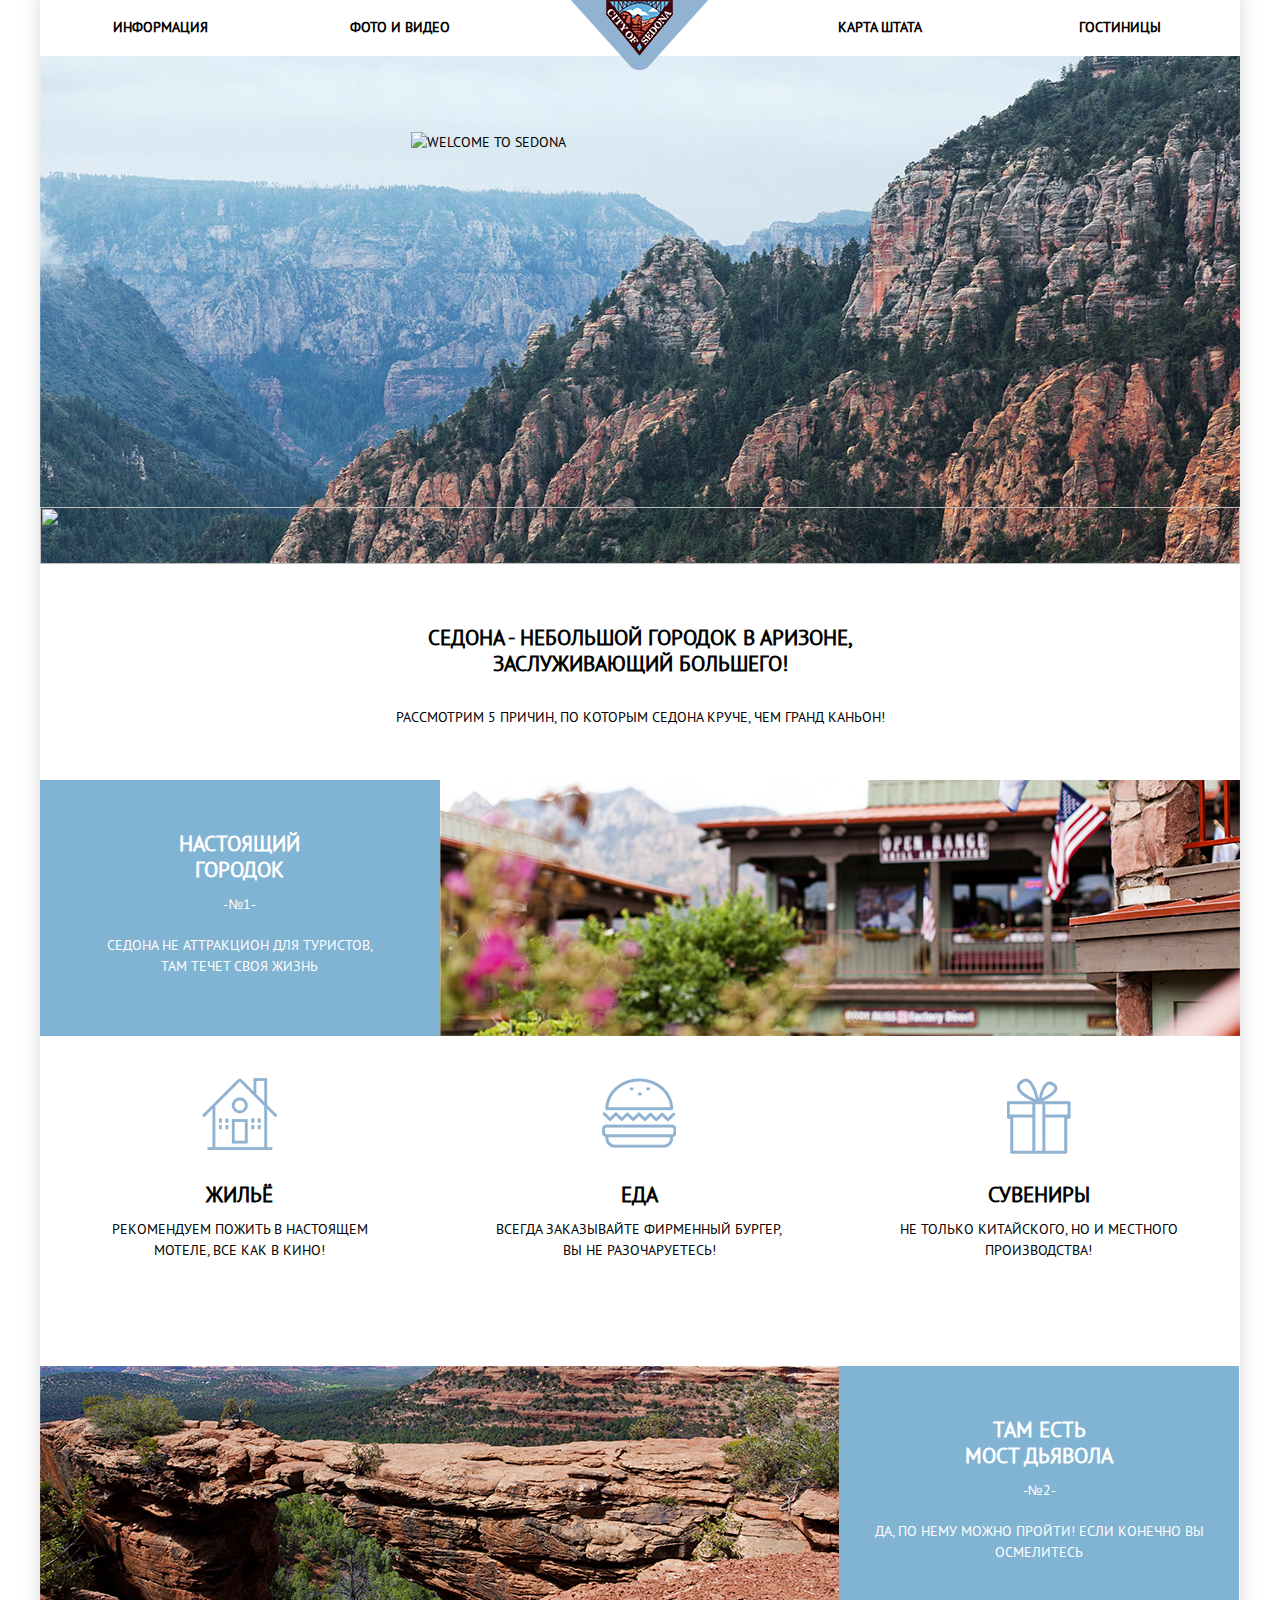
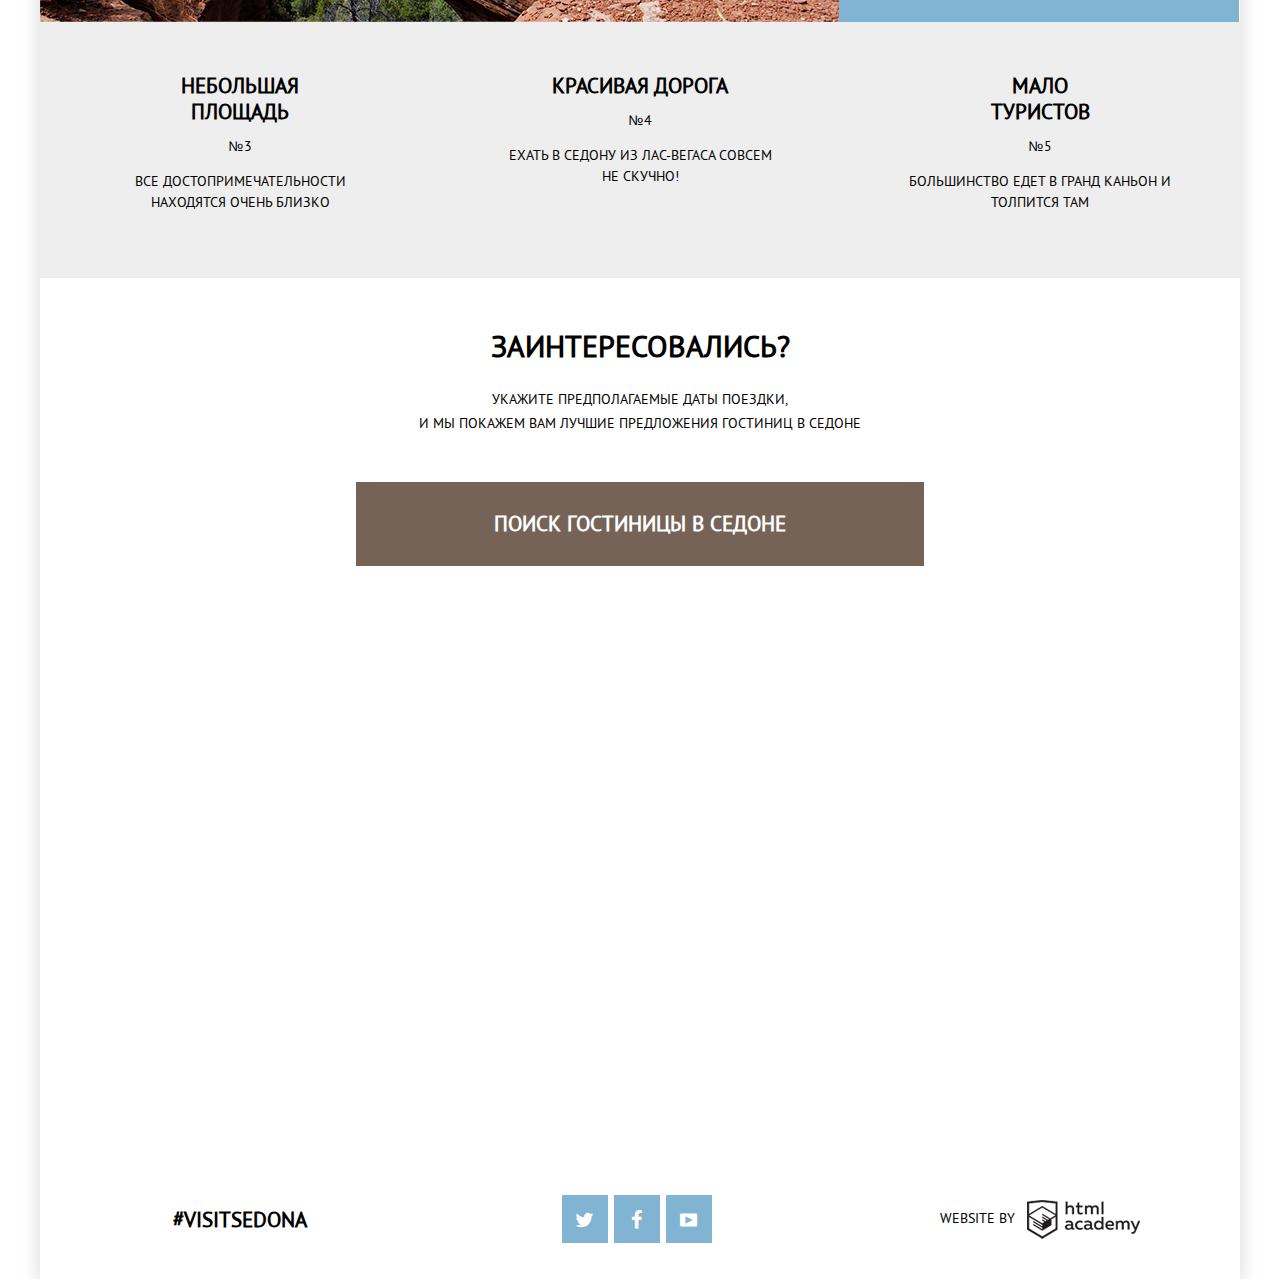
==== commit 86b95a90: "Update index.html" ====
--- a/index.html
+++ b/index.html
@@ -26,7 +26,7 @@
    	  </header>	
 	  
 	  <section class="welcome">
-	    <img class="welcome-title" src="img/Welcome.png" alt="Welcome to sedona" width="458" height="352">
+	    <img class="welcome-title" src="https://raw.githubusercontent.com/evgeniyVas/Sedona/master/img/Welcome.png" alt="Welcome to sedona" width="458" height="352">
 		<img class="welcome-block-bottom" src="img/shape.png" width="1200" height="57">
 	  </section>
 	  
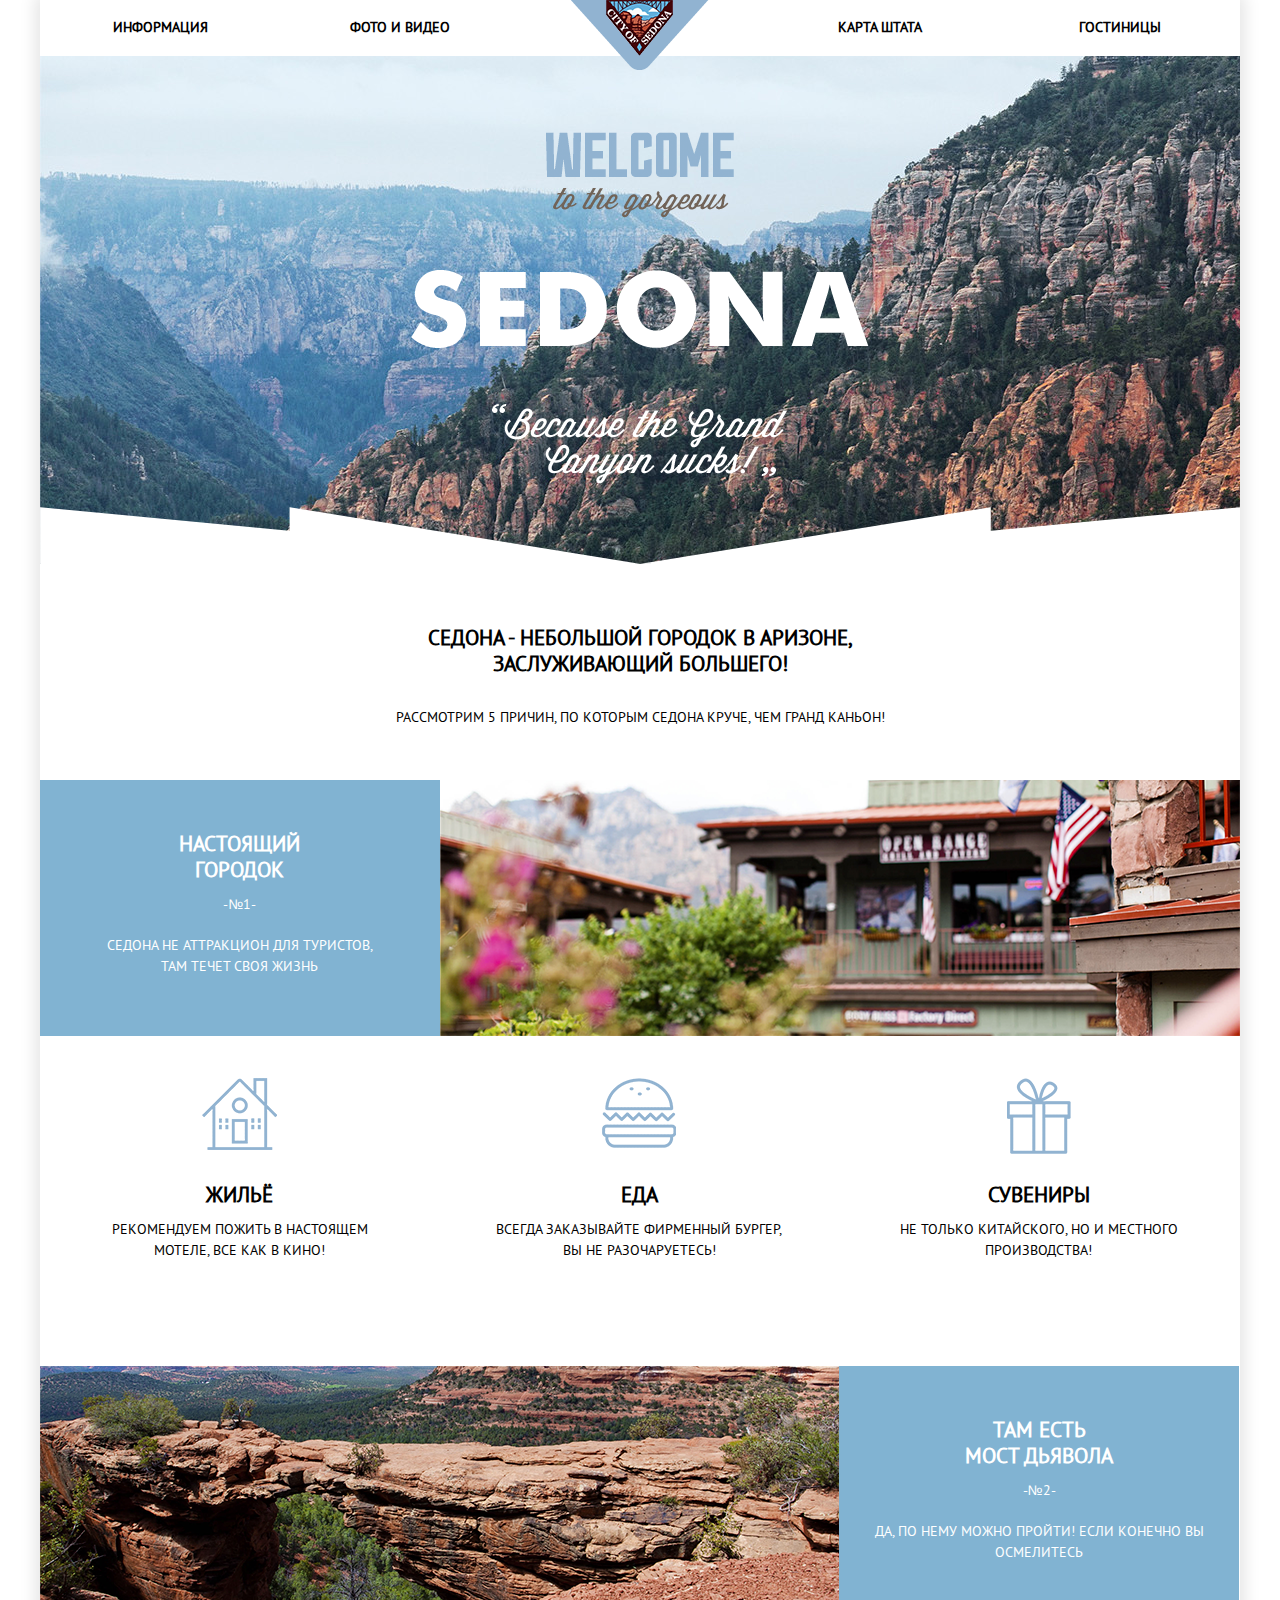
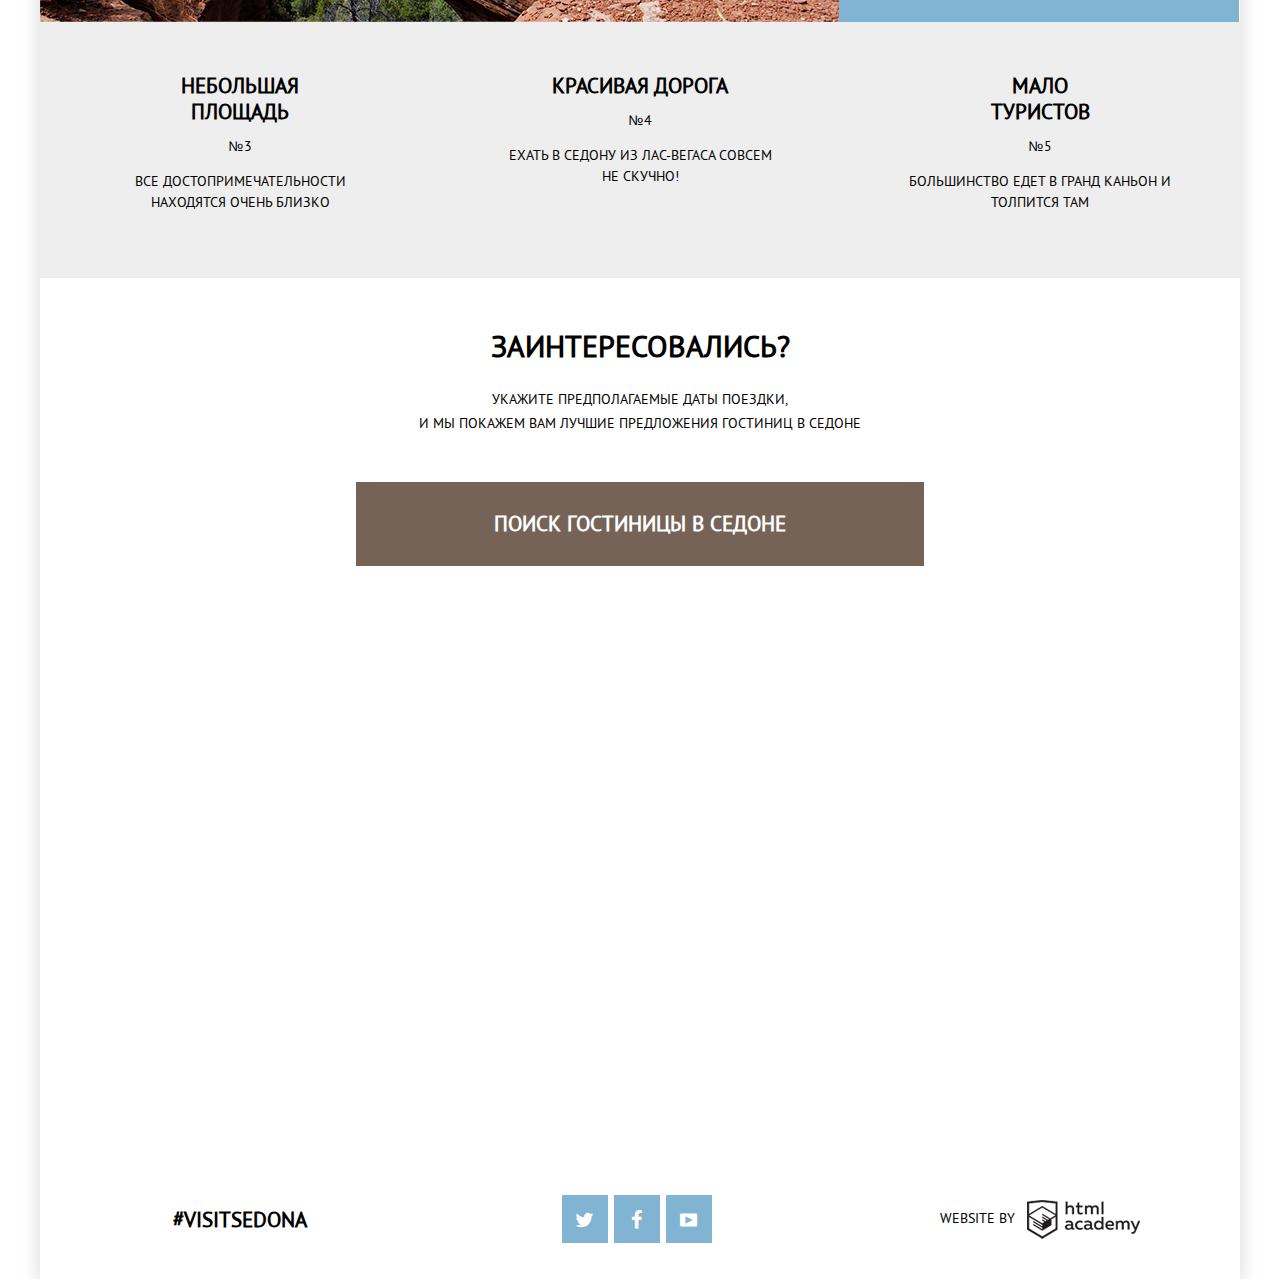
==== commit deecbff9: "Update index.html" ====
--- a/index.html
+++ b/index.html
@@ -26,8 +26,8 @@
    	  </header>	
 	  
 	  <section class="welcome">
-	    <img class="welcome-title" src="https://raw.githubusercontent.com/evgeniyVas/Sedona/master/img/Welcome.png" alt="Welcome to sedona" width="458" height="352">
-		<img class="welcome-block-bottom" src="img/shape.png" width="1200" height="57">
+	    <img class="welcome-title" src="img/Welcome.png" alt="Welcome to sedona" width="458" height="352">
+		<img class="welcome-block-bottom" src="img/Shape.png" width="1200" height="57">
 	  </section>
 	  
 	  <section class="reasons">
